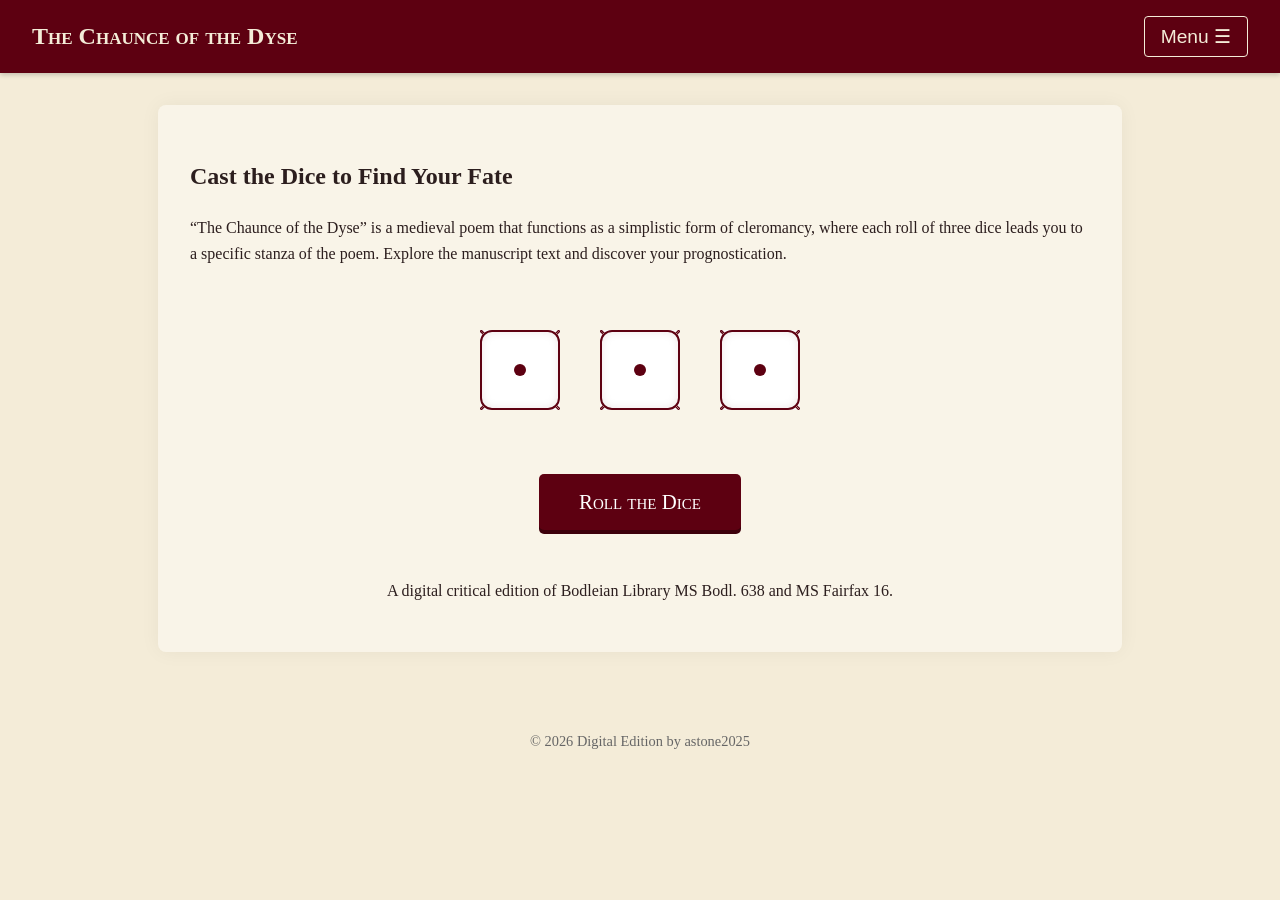
==== index.html @ 9f862b6b "Implement 3D dice animation and 'Lost to History' fallback page" ====
<!DOCTYPE html>
<html lang="en">
<head>
    <meta charset="UTF-8">
    <meta name="viewport" content="width=device-width, initial-scale=1.0">
    <meta http-equiv="X-UA-Compatible" content="ie=edge">
    <title>The Chaunce of the Dyse - Digital Edition</title>
    <link rel="stylesheet" href="css/style.css">
    <script src="js/nav.js" defer></script>
    <script src="js/dice.js" defer></script>
</head>
<body>
    <header>
        <h1>The Chaunce of the Dyse</h1>
        <nav>
            <button class="menu-button" aria-expanded="false" aria-label="Navigation Menu">Menu ☰</button>
            <ul class="nav-links">
                <li><a href="index.html">Home</a></li>
                <li><a href="poem.html">The Poem</a></li>
                <li><a href="context.html">Manuscript Context</a></li>
                <li><a href="glossary.html">Glossary</a></li>
                <li><a href="bibliography.html">Bibliography</a></li>
                <li><a href="development.html">Project Development</a></li>
            </ul>
        </nav>
    </header>

    <main class="container">
        <section class="welcome">
            <h2>Cast the Dice to Find Your Fate</h2>
            <p>“The Chaunce of the Dyse” is a medieval poem that functions as a simplistic form of cleromancy, where each roll of three dice leads you to a specific stanza of the poem. Explore the manuscript text and discover your prognostication.</p>
        </section>

        <div class="dice-container">
            <div class="die-scene">
                <div id="die1" class="die-cube">
                    <div class="die-face face-1"><span class="pip"></span></div>
                    <div class="die-face face-2"><span class="pip"></span><span class="pip"></span></div>
                    <div class="die-face face-3"><span class="pip"></span><span class="pip"></span><span class="pip"></span></div>
                    <div class="die-face face-4"><span class="pip"></span><span class="pip"></span><span class="pip"></span><span class="pip"></span></div>
                    <div class="die-face face-5"><span class="pip"></span><span class="pip"></span><span class="pip"></span><span class="pip"></span><span class="pip"></span></div>
                    <div class="die-face face-6"><span class="pip"></span><span class="pip"></span><span class="pip"></span><span class="pip"></span><span class="pip"></span><span class="pip"></span></div>
                </div>
            </div>
            <div class="die-scene">
                <div id="die2" class="die-cube">
                    <div class="die-face face-1"><span class="pip"></span></div>
                    <div class="die-face face-2"><span class="pip"></span><span class="pip"></span></div>
                    <div class="die-face face-3"><span class="pip"></span><span class="pip"></span><span class="pip"></span></div>
                    <div class="die-face face-4"><span class="pip"></span><span class="pip"></span><span class="pip"></span><span class="pip"></span></div>
                    <div class="die-face face-5"><span class="pip"></span><span class="pip"></span><span class="pip"></span><span class="pip"></span><span class="pip"></span></div>
                    <div class="die-face face-6"><span class="pip"></span><span class="pip"></span><span class="pip"></span><span class="pip"></span><span class="pip"></span><span class="pip"></span></div>
                </div>
            </div>
            <div class="die-scene">
                <div id="die3" class="die-cube">
                    <div class="die-face face-1"><span class="pip"></span></div>
                    <div class="die-face face-2"><span class="pip"></span><span class="pip"></span></div>
                    <div class="die-face face-3"><span class="pip"></span><span class="pip"></span><span class="pip"></span></div>
                    <div class="die-face face-4"><span class="pip"></span><span class="pip"></span><span class="pip"></span><span class="pip"></span></div>
                    <div class="die-face face-5"><span class="pip"></span><span class="pip"></span><span class="pip"></span><span class="pip"></span><span class="pip"></span></div>
                    <div class="die-face face-6"><span class="pip"></span><span class="pip"></span><span class="pip"></span><span class="pip"></span><span class="pip"></span><span class="pip"></span></div>
                </div>
            </div>
        </div>
        
        <button id="roll-button" class="roll-button">Roll the Dice</button>

        <section style="margin-top: 3rem; text-align: center;">
            <p>A digital critical edition of Bodleian Library MS Bodl. 638 and MS Fairfax 16.</p>
        </section>
    </main>

    <footer>
        <p>&copy; 2026 Digital Edition by astone2025</p>
    </footer>
</body>
</html>
---- css/style.css ----
body {
    background-color: #f4ecd8; /* Parchment color */
    color: #2c1e1e;
    font-family: 'Georgia', serif;
    margin: 0;
    padding: 0;
    line-height: 1.6;
}

header {
    background-color: #5d0011; /* Deep manuscript red */
    color: #f4ecd8;
    padding: 1rem 2rem;
    display: flex;
    justify-content: space-between;
    align-items: center;
    box-shadow: 0 2px 5px rgba(0,0,0,0.2);
}

header h1 {
    margin: 0;
    font-variant: small-caps;
    font-size: 1.5rem;
}

nav {
    position: relative;
}

.menu-button {
    background: none;
    border: 1px solid #f4ecd8;
    color: #f4ecd8;
    padding: 0.5rem 1rem;
    cursor: pointer;
    font-size: 1.2rem;
    border-radius: 4px;
}

.nav-links {
    display: none;
    position: absolute;
    right: 0;
    top: calc(100% + 10px);
    background-color: #5d0011;
    list-style: none;
    padding: 0;
    margin: 0;
    width: 220px;
    z-index: 1000;
    box-shadow: 0 4px 8px rgba(0,0,0,0.3);
    border-radius: 4px;
}

.nav-links.active {
    display: block;
}

.nav-links li {
    border-bottom: 1px solid rgba(244, 236, 216, 0.2);
}

.nav-links li:last-child {
    border-bottom: none;
}

.nav-links li a {
    color: #f4ecd8;
    text-decoration: none;
    padding: 0.8rem 1.2rem;
    display: block;
    font-size: 1rem;
}

.nav-links li a:hover {
    background-color: #7a0016;
}

.container {
    max-width: 900px;
    margin: 2rem auto;
    padding: 2rem;
    background-color: rgba(255, 255, 255, 0.4);
    border-radius: 8px;
    box-shadow: 0 0 20px rgba(0,0,0,0.05);
}

footer {
    text-align: center;
    padding: 2rem;
    font-size: 0.9rem;
    color: #666;
}

/* Highlight for stanzas */
.highlight-stanza {
    background-color: rgba(255, 255, 0, 0.2);
    border-left: 4px solid #5d0011;
    padding-left: 10px;
    transition: background-color 2s ease-out;
}

/* 3D Dice Roller Styles */
.dice-container {
    display: flex;
    justify-content: center;
    gap: 40px;
    margin: 4rem 0;
    perspective: 1000px;
}

.die-scene {
    width: 80px;
    height: 80px;
    perspective: 1000px;
}

.die-cube {
    width: 100%;
    height: 100%;
    position: relative;
    transform-style: preserve-3d;
    transform: translateZ(-40px);
    transition: transform 1.5s cubic-bezier(0.17, 0.67, 0.83, 0.67);
}

.die-face {
    position: absolute;
    width: 80px;
    height: 80px;
    background-color: #fff;
    border: 2px solid #5d0011;
    border-radius: 12px;
    display: grid;
    grid-template: repeat(3, 1fr) / repeat(3, 1fr);
    padding: 8px;
    box-sizing: border-box;
    box-shadow: inset 0 0 10px rgba(93, 0, 17, 0.1);
}

.pip {
    display: block;
    width: 12px;
    height: 12px;
    background-color: #5d0011;
    border-radius: 50%;
    align-self: center;
    justify-self: center;
}

/* Face positioning */
.face-1 { transform: rotateY(0deg) translateZ(40px); }
.face-2 { transform: rotateY(180deg) translateZ(40px); }
.face-3 { transform: rotateY(90deg) translateZ(40px); }
.face-4 { transform: rotateY(-90deg) translateZ(40px); }
.face-5 { transform: rotateX(90deg) translateZ(40px); }
.face-6 { transform: rotateX(-90deg) translateZ(40px); }

/* Pip placements */
.face-1 .pip:nth-child(1) { grid-area: 2 / 2; }

.face-2 .pip:nth-child(1) { grid-area: 1 / 1; }
.face-2 .pip:nth-child(2) { grid-area: 3 / 3; }

.face-3 .pip:nth-child(1) { grid-area: 1 / 1; }
.face-3 .pip:nth-child(2) { grid-area: 2 / 2; }
.face-3 .pip:nth-child(3) { grid-area: 3 / 3; }

.face-4 .pip:nth-child(1) { grid-area: 1 / 1; }
.face-4 .pip:nth-child(2) { grid-area: 1 / 3; }
.face-4 .pip:nth-child(3) { grid-area: 3 / 1; }
.face-4 .pip:nth-child(4) { grid-area: 3 / 3; }

.face-5 .pip:nth-child(1) { grid-area: 1 / 1; }
.face-5 .pip:nth-child(2) { grid-area: 1 / 3; }
.face-5 .pip:nth-child(3) { grid-area: 2 / 2; }
.face-5 .pip:nth-child(4) { grid-area: 3 / 1; }
.face-5 .pip:nth-child(5) { grid-area: 3 / 3; }

.face-6 .pip:nth-child(1) { grid-area: 1 / 1; }
.face-6 .pip:nth-child(2) { grid-area: 2 / 1; }
.face-6 .pip:nth-child(3) { grid-area: 3 / 1; }
.face-6 .pip:nth-child(4) { grid-area: 1 / 3; }
.face-6 .pip:nth-child(5) { grid-area: 2 / 3; }
.face-6 .pip:nth-child(6) { grid-area: 3 / 3; }

.roll-button {
    display: block;
    margin: 0 auto;
    padding: 1rem 2.5rem;
    font-size: 1.3rem;
    background-color: #5d0011;
    color: white;
    border: none;
    border-radius: 5px;
    cursor: pointer;
    font-family: inherit;
    font-variant: small-caps;
    transition: transform 0.1s, background-color 0.2s;
    box-shadow: 0 4px 0 #3d000b;
}

.roll-button:active {
    transform: translateY(2px);
    box-shadow: 0 2px 0 #3d000b;
}

.roll-button:hover {
    background-color: #7a0016;
}
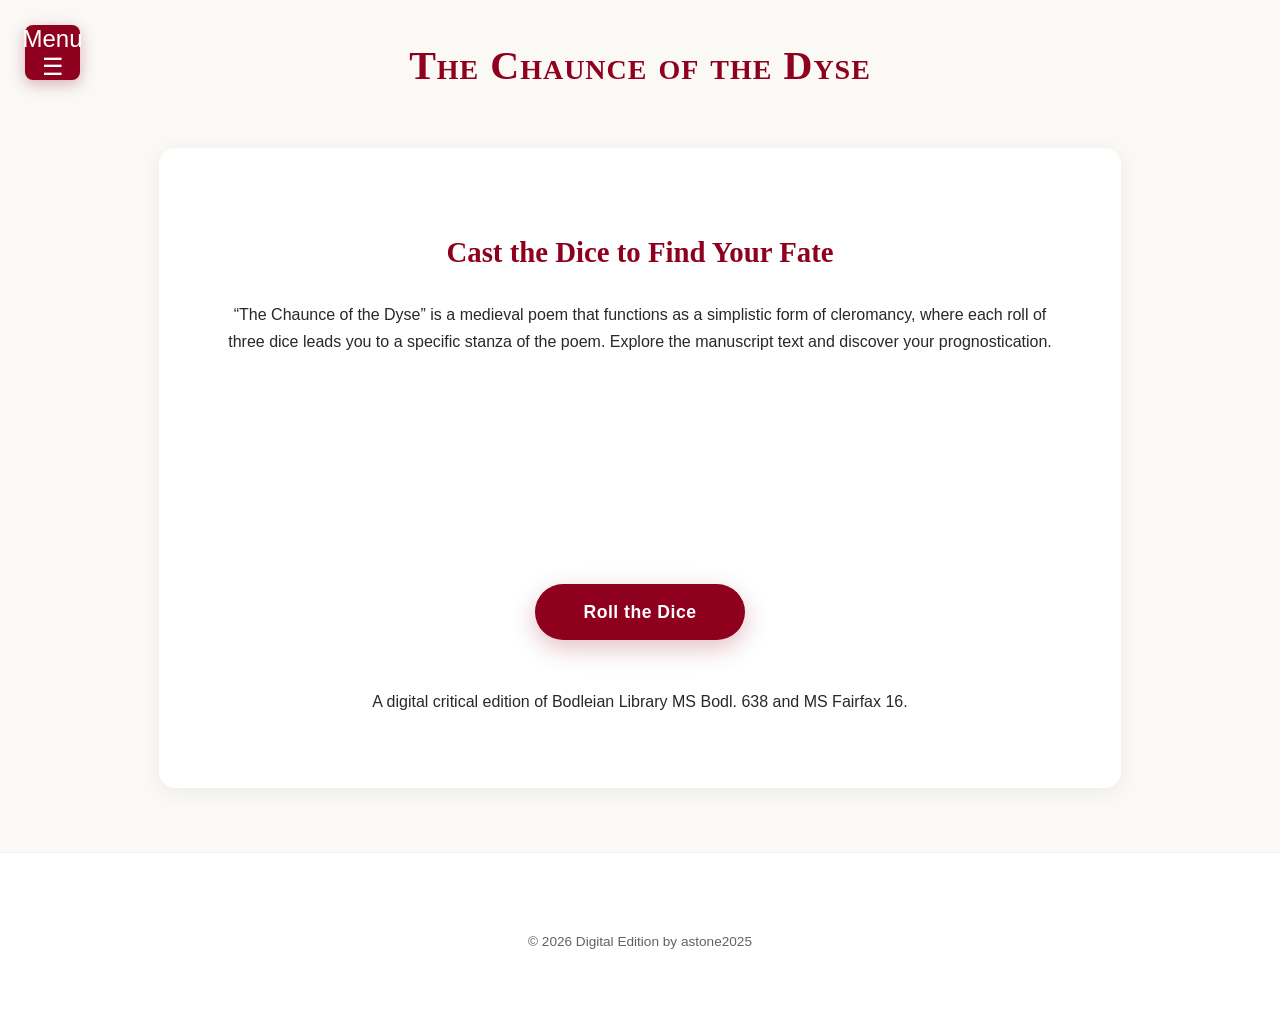
==== commit 0505ded0: "Modernize aesthetic and implement floating square menu" ====
--- a/index.html
+++ b/index.html
@@ -5,9 +5,9 @@
     <meta name="viewport" content="width=device-width, initial-scale=1.0">
     <meta http-equiv="X-UA-Compatible" content="ie=edge">
     <title>The Chaunce of the Dyse - Digital Edition</title>
-    <link rel="stylesheet" href="css/style.css">
-    <script src="js/nav.js" defer></script>
-    <script src="js/dice.js" defer></script>
+    <link rel="stylesheet" href="css/style.css?v=1.2">
+    <script src="js/nav.js?v=1.2" defer></script>
+    <script src="js/dice.js?v=1.2" defer></script>
 </head>
 <body>
     <header>
--- a/css/style.css
+++ b/css/style.css
@@ -1,118 +1,148 @@
+/* Global Modern Reset & Typography */
+:root {
+    --primary-red: #8e001d; /* Refined manuscript red */
+    --accent-gold: #c5a059;
+    --bg-light: #faf9f6; /* Modern off-white / Alabaster */
+    --text-dark: #2a2826;
+    --text-muted: #66615c;
+    --card-bg: #ffffff;
+    --shadow-soft: 0 4px 20px rgba(0, 0, 0, 0.06);
+    --shadow-hover: 0 10px 30px rgba(0, 0, 0, 0.12);
+}
+
 body {
-    background-color: #f4ecd8; /* Parchment color */
-    color: #2c1e1e;
-    font-family: 'Georgia', serif;
+    background-color: var(--bg-light);
+    color: var(--text-dark);
+    font-family: 'Inter', -apple-system, BlinkMacSystemFont, 'Segoe UI', Roboto, sans-serif;
     margin: 0;
     padding: 0;
-    line-height: 1.6;
-}
-
+    line-height: 1.7;
+    overflow-x: hidden;
+}
+
+h1, h2, h3, h4 {
+    font-family: 'Georgia', 'Playfair Display', serif;
+    font-weight: 700;
+    color: var(--primary-red);
+}
+
+/* Header & Floating Menu */
 header {
-    background-color: #5d0011; /* Deep manuscript red */
-    color: #f4ecd8;
-    padding: 1rem 2rem;
-    display: flex;
-    justify-content: space-between;
-    align-items: center;
-    box-shadow: 0 2px 5px rgba(0,0,0,0.2);
+    background: transparent;
+    padding: 2rem;
+    text-align: center;
 }
 
 header h1 {
     margin: 0;
+    font-size: 2.5rem;
     font-variant: small-caps;
+    letter-spacing: 1px;
+}
+
+nav {
+    position: fixed;
+    top: 25px;
+    left: 25px;
+    z-index: 2000;
+}
+
+.menu-button {
+    width: 55px;
+    height: 55px;
+    background-color: var(--primary-red);
+    color: #ffffff;
+    border: none;
+    border-radius: 8px; /* Modern square with slight rounding */
+    cursor: pointer;
     font-size: 1.5rem;
-}
-
-nav {
-    position: relative;
-}
-
-.menu-button {
-    background: none;
-    border: 1px solid #f4ecd8;
-    color: #f4ecd8;
-    padding: 0.5rem 1rem;
-    cursor: pointer;
-    font-size: 1.2rem;
-    border-radius: 4px;
+    display: flex;
+    align-items: center;
+    justify-content: center;
+    box-shadow: 0 4px 15px rgba(142, 0, 29, 0.3);
+    transition: all 0.3s cubic-bezier(0.175, 0.885, 0.32, 1.275);
+}
+
+.menu-button:hover {
+    transform: scale(1.05);
+    background-color: #a50022;
+    box-shadow: 0 6px 20px rgba(142, 0, 29, 0.4);
 }
 
 .nav-links {
     display: none;
     position: absolute;
-    right: 0;
-    top: calc(100% + 10px);
-    background-color: #5d0011;
+    top: 65px;
+    left: 0;
+    background-color: var(--card-bg);
     list-style: none;
-    padding: 0;
+    padding: 0.5rem 0;
     margin: 0;
-    width: 220px;
-    z-index: 1000;
-    box-shadow: 0 4px 8px rgba(0,0,0,0.3);
-    border-radius: 4px;
+    width: 240px;
+    border-radius: 12px;
+    box-shadow: var(--shadow-hover);
+    border: 1px solid rgba(0,0,0,0.05);
+    overflow: hidden;
 }
 
 .nav-links.active {
     display: block;
-}
-
-.nav-links li {
-    border-bottom: 1px solid rgba(244, 236, 216, 0.2);
-}
-
-.nav-links li:last-child {
-    border-bottom: none;
+    animation: fadeInDown 0.3s ease-out;
 }
 
 .nav-links li a {
-    color: #f4ecd8;
+    color: var(--text-dark);
     text-decoration: none;
-    padding: 0.8rem 1.2rem;
-    display: block;
-    font-size: 1rem;
+    padding: 0.8rem 1.5rem;
+    display: block;
+    font-size: 0.95rem;
+    font-weight: 500;
+    transition: all 0.2s;
 }
 
 .nav-links li a:hover {
-    background-color: #7a0016;
-}
-
+    background-color: #f8f8f8;
+    color: var(--primary-red);
+    padding-left: 1.8rem;
+}
+
+@keyframes fadeInDown {
+    from { opacity: 0; transform: translateY(-10px); }
+    to { opacity: 1; transform: translateY(0); }
+}
+
+/* Content Container */
 .container {
-    max-width: 900px;
-    margin: 2rem auto;
-    padding: 2rem;
-    background-color: rgba(255, 255, 255, 0.4);
-    border-radius: 8px;
-    box-shadow: 0 0 20px rgba(0,0,0,0.05);
-}
-
-footer {
+    max-width: 850px;
+    margin: 1rem auto 4rem;
+    padding: 3.5rem;
+    background-color: var(--card-bg);
+    border-radius: 16px;
+    box-shadow: var(--shadow-soft);
+}
+
+.welcome {
     text-align: center;
-    padding: 2rem;
-    font-size: 0.9rem;
-    color: #666;
-}
-
-/* Highlight for stanzas */
-.highlight-stanza {
-    background-color: rgba(255, 255, 0, 0.2);
-    border-left: 4px solid #5d0011;
-    padding-left: 10px;
-    transition: background-color 2s ease-out;
-}
-
-/* 3D Dice Roller Styles */
+    margin-bottom: 3rem;
+}
+
+.welcome h2 {
+    font-size: 1.8rem;
+    margin-bottom: 1.5rem;
+}
+
+/* 3D Dice Roller Modern Styling */
 .dice-container {
     display: flex;
     justify-content: center;
-    gap: 40px;
-    margin: 4rem 0;
+    gap: 45px;
+    margin: 4.5rem 0;
     perspective: 1000px;
 }
 
 .die-scene {
-    width: 80px;
-    height: 80px;
-    perspective: 1000px;
+    width: 85px;
+    height: 85px;
 }
 
 .die-cube {
@@ -120,91 +150,93 @@
     height: 100%;
     position: relative;
     transform-style: preserve-3d;
-    transform: translateZ(-40px);
-    transition: transform 1.5s cubic-bezier(0.17, 0.67, 0.83, 0.67);
+    transform: translateZ(-42.5px);
+    transition: transform 1.5s cubic-bezier(0.19, 1, 0.22, 1);
 }
 
 .die-face {
     position: absolute;
-    width: 80px;
-    height: 80px;
+    width: 85px;
+    height: 85px;
     background-color: #fff;
-    border: 2px solid #5d0011;
-    border-radius: 12px;
+    border: 1.5px solid #eaeaea;
+    border-radius: 16px;
     display: grid;
     grid-template: repeat(3, 1fr) / repeat(3, 1fr);
-    padding: 8px;
+    padding: 10px;
     box-sizing: border-box;
-    box-shadow: inset 0 0 10px rgba(93, 0, 17, 0.1);
+    box-shadow: inset 0 0 15px rgba(0,0,0,0.03), 0 5px 15px rgba(0,0,0,0.05);
 }
 
 .pip {
-    display: block;
-    width: 12px;
-    height: 12px;
-    background-color: #5d0011;
-    border-radius: 50%;
-    align-self: center;
-    justify-self: center;
-}
-
-/* Face positioning */
-.face-1 { transform: rotateY(0deg) translateZ(40px); }
-.face-2 { transform: rotateY(180deg) translateZ(40px); }
-.face-3 { transform: rotateY(90deg) translateZ(40px); }
-.face-4 { transform: rotateY(-90deg) translateZ(40px); }
-.face-5 { transform: rotateX(90deg) translateZ(40px); }
-.face-6 { transform: rotateX(-90deg) translateZ(40px); }
-
-/* Pip placements */
-.face-1 .pip:nth-child(1) { grid-area: 2 / 2; }
-
-.face-2 .pip:nth-child(1) { grid-area: 1 / 1; }
-.face-2 .pip:nth-child(2) { grid-area: 3 / 3; }
-
-.face-3 .pip:nth-child(1) { grid-area: 1 / 1; }
-.face-3 .pip:nth-child(2) { grid-area: 2 / 2; }
-.face-3 .pip:nth-child(3) { grid-area: 3 / 3; }
-
-.face-4 .pip:nth-child(1) { grid-area: 1 / 1; }
-.face-4 .pip:nth-child(2) { grid-area: 1 / 3; }
-.face-4 .pip:nth-child(3) { grid-area: 3 / 1; }
-.face-4 .pip:nth-child(4) { grid-area: 3 / 3; }
-
-.face-5 .pip:nth-child(1) { grid-area: 1 / 1; }
-.face-5 .pip:nth-child(2) { grid-area: 1 / 3; }
-.face-5 .pip:nth-child(3) { grid-area: 2 / 2; }
-.face-5 .pip:nth-child(4) { grid-area: 3 / 1; }
-.face-5 .pip:nth-child(5) { grid-area: 3 / 3; }
-
-.face-6 .pip:nth-child(1) { grid-area: 1 / 1; }
-.face-6 .pip:nth-child(2) { grid-area: 2 / 1; }
-.face-6 .pip:nth-child(3) { grid-area: 3 / 1; }
-.face-6 .pip:nth-child(4) { grid-area: 1 / 3; }
-.face-6 .pip:nth-child(5) { grid-area: 2 / 3; }
-.face-6 .pip:nth-child(6) { grid-area: 3 / 3; }
-
+    background-color: var(--primary-red);
+    width: 13px;
+    height: 13px;
+}
+
+/* Face transformations unchanged */
+.face-1 { transform: rotateY(0deg) translateZ(42.5px); }
+.face-2 { transform: rotateY(180deg) translateZ(42.5px); }
+.face-3 { transform: rotateY(90deg) translateZ(42.5px); }
+.face-4 { transform: rotateY(-90deg) translateZ(42.5px); }
+.face-5 { transform: rotateX(90deg) translateZ(42.5px); }
+.face-6 { transform: rotateX(-90deg) translateZ(42.5px); }
+
+/* Buttons */
 .roll-button {
     display: block;
     margin: 0 auto;
-    padding: 1rem 2.5rem;
-    font-size: 1.3rem;
-    background-color: #5d0011;
+    padding: 1.1rem 3rem;
+    font-size: 1.1rem;
+    background-color: var(--primary-red);
     color: white;
     border: none;
-    border-radius: 5px;
+    border-radius: 100px; /* Modern pill button */
     cursor: pointer;
-    font-family: inherit;
-    font-variant: small-caps;
-    transition: transform 0.1s, background-color 0.2s;
-    box-shadow: 0 4px 0 #3d000b;
+    font-weight: 600;
+    letter-spacing: 0.5px;
+    box-shadow: 0 8px 25px rgba(142, 0, 29, 0.25);
+    transition: all 0.3s;
+}
+
+.roll-button:hover {
+    transform: translateY(-2px);
+    background-color: #a50022;
+    box-shadow: 0 12px 30px rgba(142, 0, 29, 0.35);
 }
 
 .roll-button:active {
-    transform: translateY(2px);
-    box-shadow: 0 2px 0 #3d000b;
-}
-
-.roll-button:hover {
-    background-color: #7a0016;
-}
+    transform: translateY(0);
+}
+
+footer {
+    text-align: center;
+    padding: 4rem 2rem;
+    font-size: 0.85rem;
+    color: var(--text-muted);
+    border-top: 1px solid rgba(0,0,0,0.05);
+    background: #fff;
+}
+
+/* Highlight for stanzas */
+.highlight-stanza {
+    background-color: rgba(142, 0, 29, 0.05);
+    border-left: 4px solid var(--primary-red);
+    padding: 1.5rem;
+    border-radius: 0 8px 8px 0;
+    margin: 1rem -1.5rem;
+    transition: background-color 2s ease-out;
+}
+
+/* TEI Specific Modernization */
+tei-lg {
+    display: block;
+    margin-bottom: 2.5rem;
+    padding-left: 1rem;
+}
+
+tei-l {
+    display: block;
+    font-size: 1.1rem;
+    margin-bottom: 0.4rem;
+}
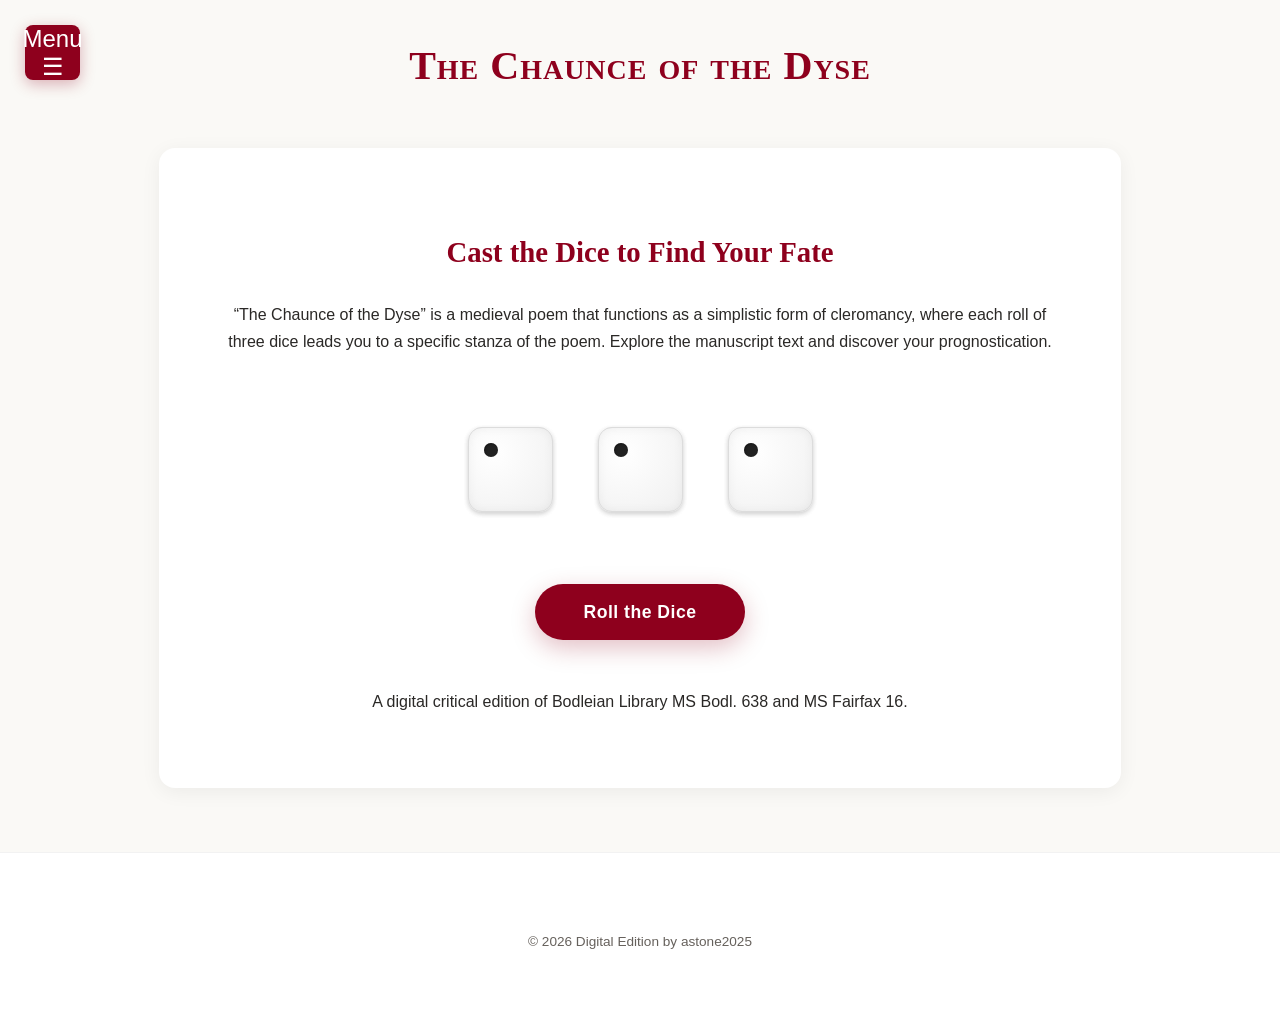
==== commit 1e88cad2: "Stylize dice as traditional playing dice with black pips" ====
--- a/index.html
+++ b/index.html
@@ -5,9 +5,9 @@
     <meta name="viewport" content="width=device-width, initial-scale=1.0">
     <meta http-equiv="X-UA-Compatible" content="ie=edge">
     <title>The Chaunce of the Dyse - Digital Edition</title>
-    <link rel="stylesheet" href="css/style.css?v=1.2">
-    <script src="js/nav.js?v=1.2" defer></script>
-    <script src="js/dice.js?v=1.2" defer></script>
+    <link rel="stylesheet" href="css/style.css?v=1.3">
+    <script src="js/nav.js?v=1.3" defer></script>
+    <script src="js/dice.js?v=1.3" defer></script>
 </head>
 <body>
     <header>
--- a/css/style.css
+++ b/css/style.css
@@ -158,20 +158,24 @@
     position: absolute;
     width: 85px;
     height: 85px;
-    background-color: #fff;
-    border: 1.5px solid #eaeaea;
-    border-radius: 16px;
+    background: radial-gradient(circle at 30% 30%, #ffffff 0%, #f0f0f0 100%);
+    border: 1px solid #dcdcdc;
+    border-radius: 14px;
     display: grid;
     grid-template: repeat(3, 1fr) / repeat(3, 1fr);
-    padding: 10px;
+    padding: 12px;
     box-sizing: border-box;
-    box-shadow: inset 0 0 15px rgba(0,0,0,0.03), 0 5px 15px rgba(0,0,0,0.05);
+    box-shadow: inset 0 0 10px rgba(0,0,0,0.05), 0 2px 5px rgba(0,0,0,0.1);
 }
 
 .pip {
-    background-color: var(--primary-red);
-    width: 13px;
-    height: 13px;
+    background-color: #222; /* Traditional black pips */
+    width: 14px;
+    height: 14px;
+    border-radius: 50%;
+    align-self: center;
+    justify-self: center;
+    box-shadow: inset 1px 1px 2px rgba(0,0,0,0.4); /* Gives pips a "drilled" look */
 }
 
 /* Face transformations unchanged */
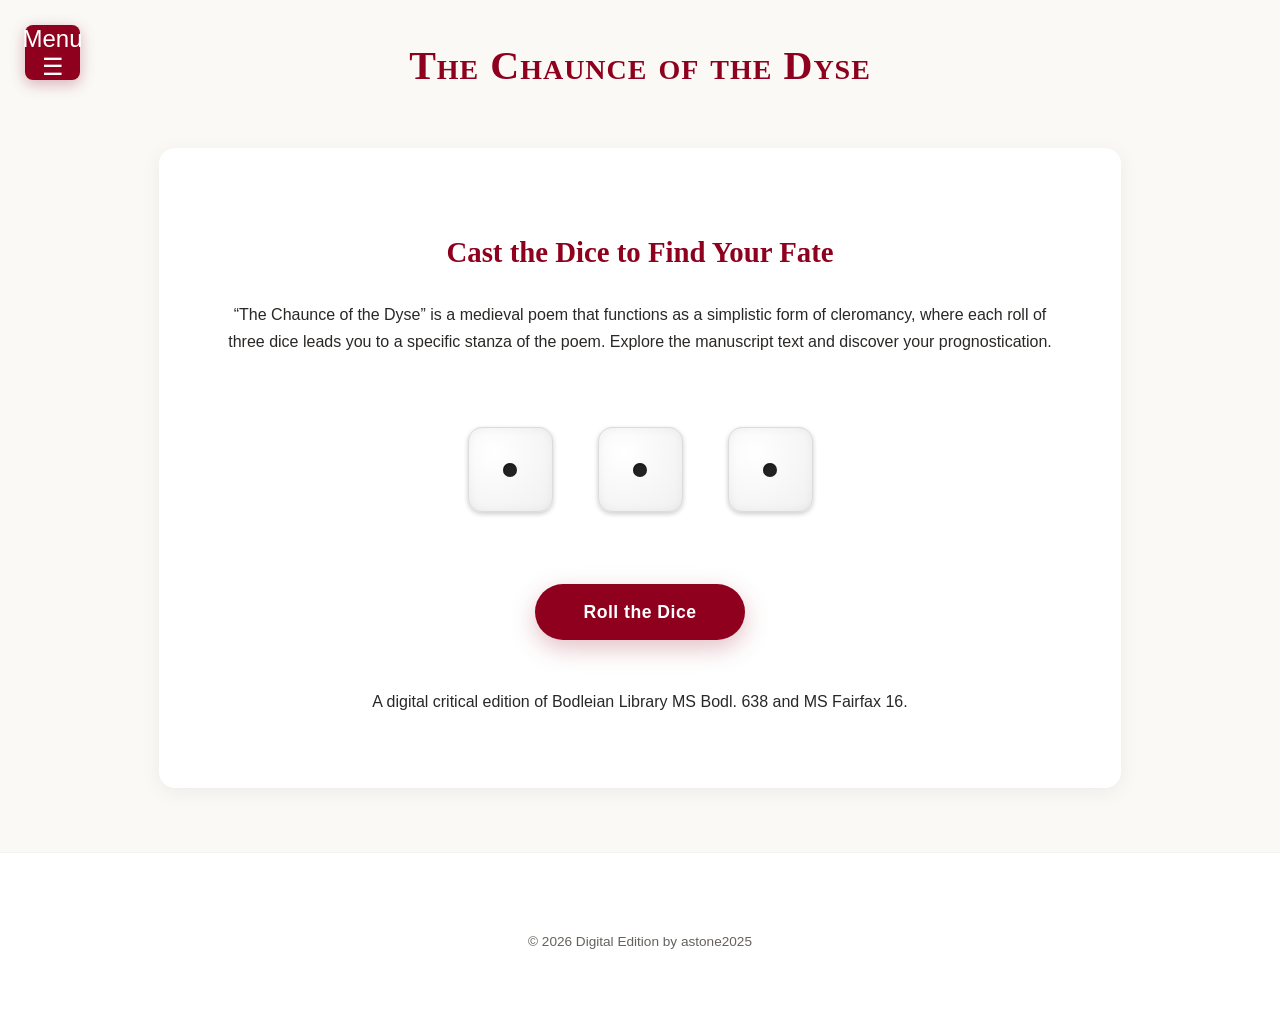
==== commit c590929d: "Restore standard dice pip placements" ====
--- a/index.html
+++ b/index.html
@@ -5,9 +5,9 @@
     <meta name="viewport" content="width=device-width, initial-scale=1.0">
     <meta http-equiv="X-UA-Compatible" content="ie=edge">
     <title>The Chaunce of the Dyse - Digital Edition</title>
-    <link rel="stylesheet" href="css/style.css?v=1.3">
-    <script src="js/nav.js?v=1.3" defer></script>
-    <script src="js/dice.js?v=1.3" defer></script>
+    <link rel="stylesheet" href="css/style.css?v=1.4">
+    <script src="js/nav.js?v=1.4" defer></script>
+    <script src="js/dice.js?v=1.4" defer></script>
 </head>
 <body>
     <header>
--- a/css/style.css
+++ b/css/style.css
@@ -178,13 +178,41 @@
     box-shadow: inset 1px 1px 2px rgba(0,0,0,0.4); /* Gives pips a "drilled" look */
 }
 
-/* Face transformations unchanged */
+/* Face transformations */
 .face-1 { transform: rotateY(0deg) translateZ(42.5px); }
 .face-2 { transform: rotateY(180deg) translateZ(42.5px); }
 .face-3 { transform: rotateY(90deg) translateZ(42.5px); }
 .face-4 { transform: rotateY(-90deg) translateZ(42.5px); }
 .face-5 { transform: rotateX(90deg) translateZ(42.5px); }
 .face-6 { transform: rotateX(-90deg) translateZ(42.5px); }
+
+/* Standard Pip placements */
+.face-1 .pip:nth-child(1) { grid-area: 2 / 2; }
+
+.face-2 .pip:nth-child(1) { grid-area: 1 / 1; }
+.face-2 .pip:nth-child(2) { grid-area: 3 / 3; }
+
+.face-3 .pip:nth-child(1) { grid-area: 1 / 1; }
+.face-3 .pip:nth-child(2) { grid-area: 2 / 2; }
+.face-3 .pip:nth-child(3) { grid-area: 3 / 3; }
+
+.face-4 .pip:nth-child(1) { grid-area: 1 / 1; }
+.face-4 .pip:nth-child(2) { grid-area: 1 / 3; }
+.face-4 .pip:nth-child(3) { grid-area: 3 / 1; }
+.face-4 .pip:nth-child(4) { grid-area: 3 / 3; }
+
+.face-5 .pip:nth-child(1) { grid-area: 1 / 1; }
+.face-5 .pip:nth-child(2) { grid-area: 1 / 3; }
+.face-5 .pip:nth-child(3) { grid-area: 2 / 2; }
+.face-5 .pip:nth-child(4) { grid-area: 3 / 1; }
+.face-5 .pip:nth-child(5) { grid-area: 3 / 3; }
+
+.face-6 .pip:nth-child(1) { grid-area: 1 / 1; }
+.face-6 .pip:nth-child(2) { grid-area: 2 / 1; }
+.face-6 .pip:nth-child(3) { grid-area: 3 / 1; }
+.face-6 .pip:nth-child(4) { grid-area: 1 / 3; }
+.face-6 .pip:nth-child(5) { grid-area: 2 / 3; }
+.face-6 .pip:nth-child(6) { grid-area: 3 / 3; }
 
 /* Buttons */
 .roll-button {
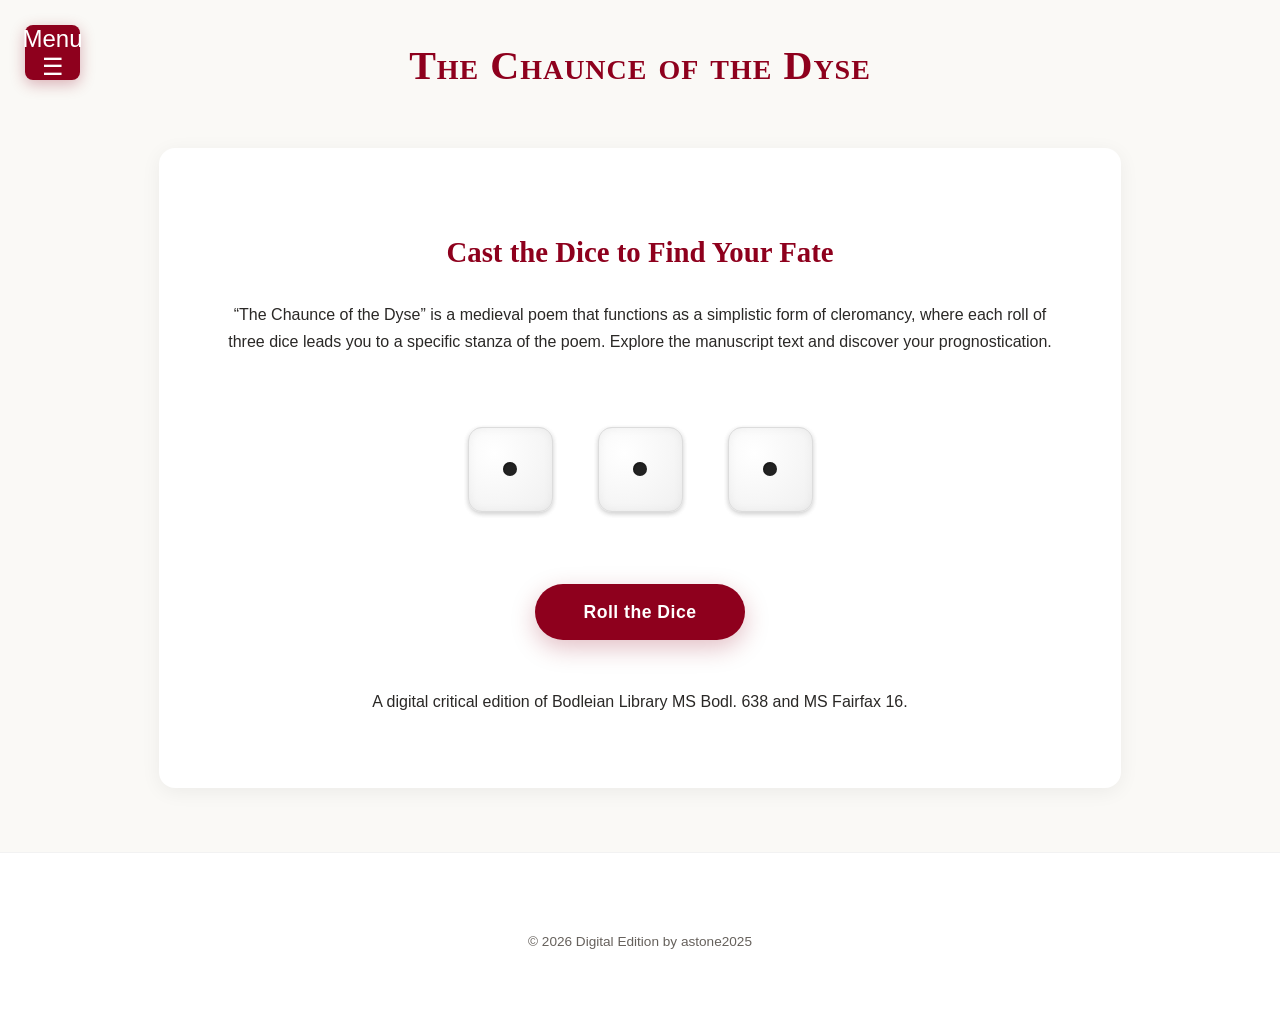
==== commit 1b66fa17: "Bump to v1.5 and add unique identifier to style.css to force cache refresh" ====
--- a/index.html
+++ b/index.html
@@ -5,9 +5,9 @@
     <meta name="viewport" content="width=device-width, initial-scale=1.0">
     <meta http-equiv="X-UA-Compatible" content="ie=edge">
     <title>The Chaunce of the Dyse - Digital Edition</title>
-    <link rel="stylesheet" href="css/style.css?v=1.4">
-    <script src="js/nav.js?v=1.4" defer></script>
-    <script src="js/dice.js?v=1.4" defer></script>
+    <link rel="stylesheet" href="css/style.css?v=1.5">
+    <script src="js/nav.js?v=1.5" defer></script>
+    <script src="js/dice.js?v=1.5" defer></script>
 </head>
 <body>
     <header>
--- a/css/style.css
+++ b/css/style.css
@@ -166,6 +166,7 @@
     padding: 12px;
     box-sizing: border-box;
     box-shadow: inset 0 0 10px rgba(0,0,0,0.05), 0 2px 5px rgba(0,0,0,0.1);
+    content-visibility: auto; /* Version 1.5 Identifier */
 }
 
 .pip {
